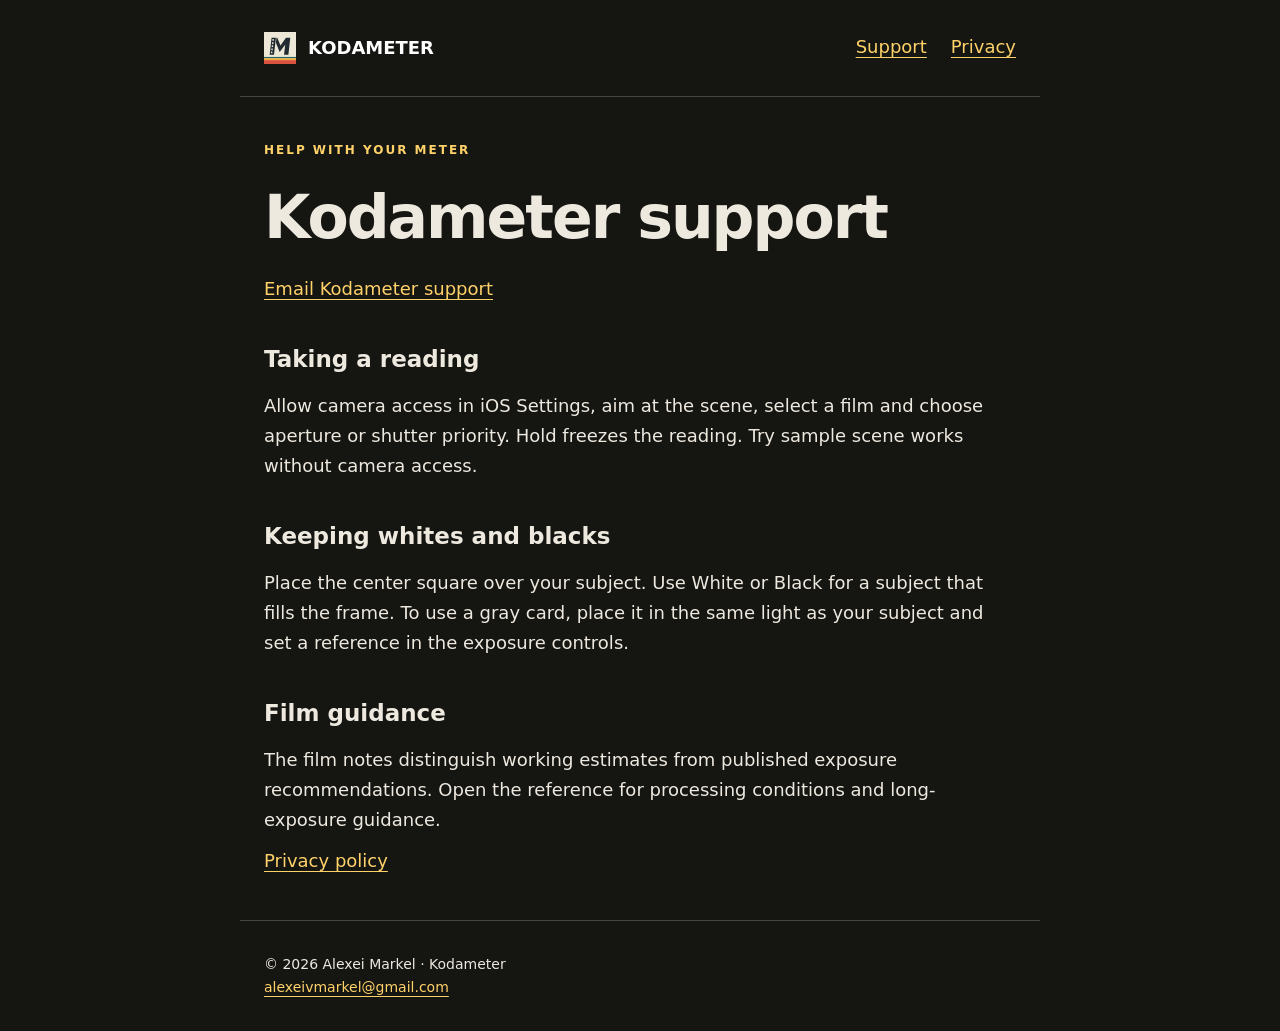
==== support.html @ 60e5a040 "Publish Kodameter support and privacy pages" ====
<!doctype html><html lang="en"><head><meta charset="utf-8"><meta name="viewport" content="width=device-width,initial-scale=1"><title>Kodameter support</title><link rel="stylesheet" href="style.css"></head><body><header><a href="./"><img src="kodameter.svg" width="32" height="32" alt=""> <strong>KODAMETER</strong></a><nav aria-label="Main navigation"><a href="support.html">Support</a><a href="privacy.html">Privacy</a></nav></header><main><p class="eyebrow">Help with your meter</p><h1>Kodameter support</h1><p><a href="mailto:alexeivmarkel@gmail.com?subject=Kodameter%20support">Email Kodameter support</a></p><h2>Taking a reading</h2><p>Allow camera access in iOS Settings, aim at the scene, select a film and choose aperture or shutter priority. Hold freezes the reading. Try sample scene works without camera access.</p><h2>Keeping whites and blacks</h2><p>Place the center square over your subject. Use White or Black for a subject that fills the frame. To use a gray card, place it in the same light as your subject and set a reference in the exposure controls.</p><h2>Film guidance</h2><p>The film notes distinguish working estimates from published exposure recommendations. Open the reference for processing conditions and long-exposure guidance.</p><p><a href="privacy.html">Privacy policy</a></p></main><footer>© 2026 Alexei Markel · Kodameter<br><a href="mailto:alexeivmarkel@gmail.com">alexeivmarkel@gmail.com</a></footer></body></html>
---- style.css ----
*{box-sizing:border-box}body{margin:0;background:#151512;color:#eee9df;font:18px/1.65 system-ui,sans-serif}main,header,footer{max-width:800px;margin:auto;padding:32px 24px}header{display:flex;justify-content:space-between;gap:24px;border-bottom:1px solid #48463d}nav{display:flex;gap:24px}a{color:#ffd269;text-underline-offset:4px}a:focus-visible{outline:3px solid #ffd269;outline-offset:5px}h1{font-size:clamp(36px,7vw,60px);line-height:1.08;letter-spacing:-2px;margin:24px 0}h2{font-size:23px;margin:38px 0 10px}p{margin:12px 0}small,.muted{color:#bdb8ad}.eyebrow{color:#ffd269;text-transform:uppercase;letter-spacing:2px;font-size:12px;font-weight:700}footer{border-top:1px solid #48463d;font-size:14px}strong{color:#fff}address{font-style:normal}a{overflow-wrap:anywhere}@media(max-width:480px){header{display:block}nav{margin-top:12px}}header>a{display:flex;align-items:center;gap:12px;text-decoration:none}
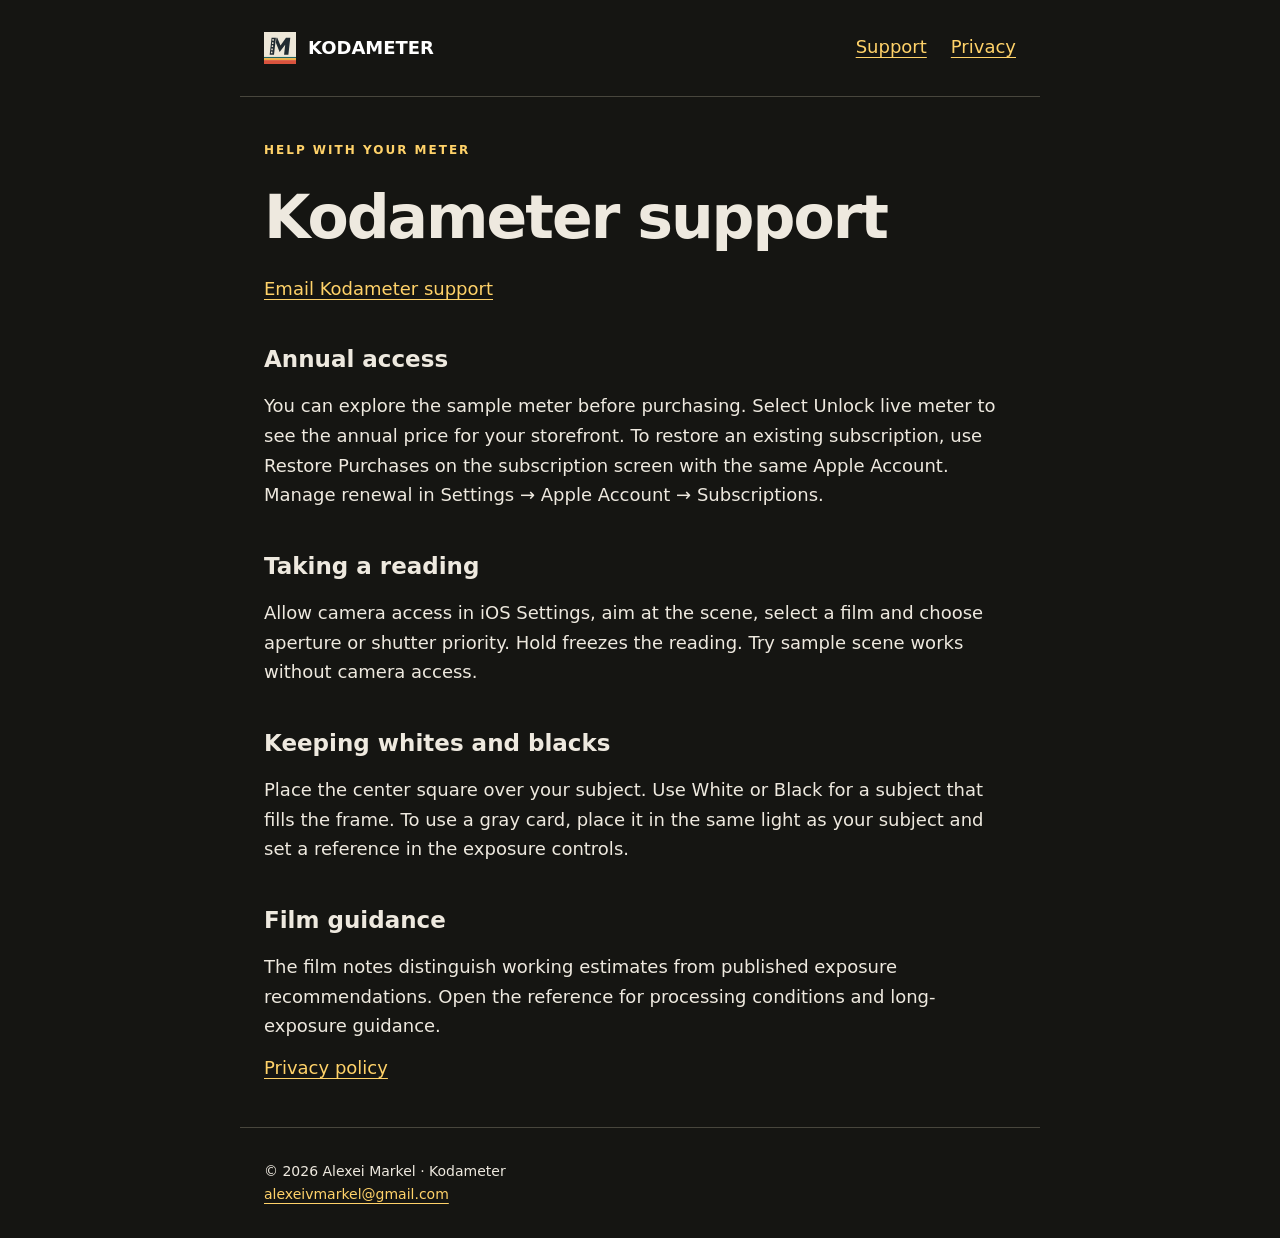
==== commit 5ab97b7a: "Explain annual access, restore purchases and billing privacy" ====
--- a/support.html
+++ b/support.html
@@ -1 +1 @@
-<!doctype html><html lang="en"><head><meta charset="utf-8"><meta name="viewport" content="width=device-width,initial-scale=1"><title>Kodameter support</title><link rel="stylesheet" href="style.css"></head><body><header><a href="./"><img src="kodameter.svg" width="32" height="32" alt=""> <strong>KODAMETER</strong></a><nav aria-label="Main navigation"><a href="support.html">Support</a><a href="privacy.html">Privacy</a></nav></header><main><p class="eyebrow">Help with your meter</p><h1>Kodameter support</h1><p><a href="mailto:alexeivmarkel@gmail.com?subject=Kodameter%20support">Email Kodameter support</a></p><h2>Taking a reading</h2><p>Allow camera access in iOS Settings, aim at the scene, select a film and choose aperture or shutter priority. Hold freezes the reading. Try sample scene works without camera access.</p><h2>Keeping whites and blacks</h2><p>Place the center square over your subject. Use White or Black for a subject that fills the frame. To use a gray card, place it in the same light as your subject and set a reference in the exposure controls.</p><h2>Film guidance</h2><p>The film notes distinguish working estimates from published exposure recommendations. Open the reference for processing conditions and long-exposure guidance.</p><p><a href="privacy.html">Privacy policy</a></p></main><footer>© 2026 Alexei Markel · Kodameter<br><a href="mailto:alexeivmarkel@gmail.com">alexeivmarkel@gmail.com</a></footer></body></html>+<!doctype html><html lang="en"><head><meta charset="utf-8"><meta name="viewport" content="width=device-width,initial-scale=1"><title>Kodameter support</title><link rel="stylesheet" href="style.css"></head><body><header><a href="./"><img src="kodameter.svg" width="32" height="32" alt=""> <strong>KODAMETER</strong></a><nav aria-label="Main navigation"><a href="support.html">Support</a><a href="privacy.html">Privacy</a></nav></header><main><p class="eyebrow">Help with your meter</p><h1>Kodameter support</h1><p><a href="mailto:alexeivmarkel@gmail.com?subject=Kodameter%20support">Email Kodameter support</a></p><h2>Annual access</h2><p>You can explore the sample meter before purchasing. Select Unlock live meter to see the annual price for your storefront. To restore an existing subscription, use Restore Purchases on the subscription screen with the same Apple Account. Manage renewal in Settings → Apple Account → Subscriptions.</p><h2>Taking a reading</h2><p>Allow camera access in iOS Settings, aim at the scene, select a film and choose aperture or shutter priority. Hold freezes the reading. Try sample scene works without camera access.</p><h2>Keeping whites and blacks</h2><p>Place the center square over your subject. Use White or Black for a subject that fills the frame. To use a gray card, place it in the same light as your subject and set a reference in the exposure controls.</p><h2>Film guidance</h2><p>The film notes distinguish working estimates from published exposure recommendations. Open the reference for processing conditions and long-exposure guidance.</p><p><a href="privacy.html">Privacy policy</a></p></main><footer>© 2026 Alexei Markel · Kodameter<br><a href="mailto:alexeivmarkel@gmail.com">alexeivmarkel@gmail.com</a></footer></body></html>
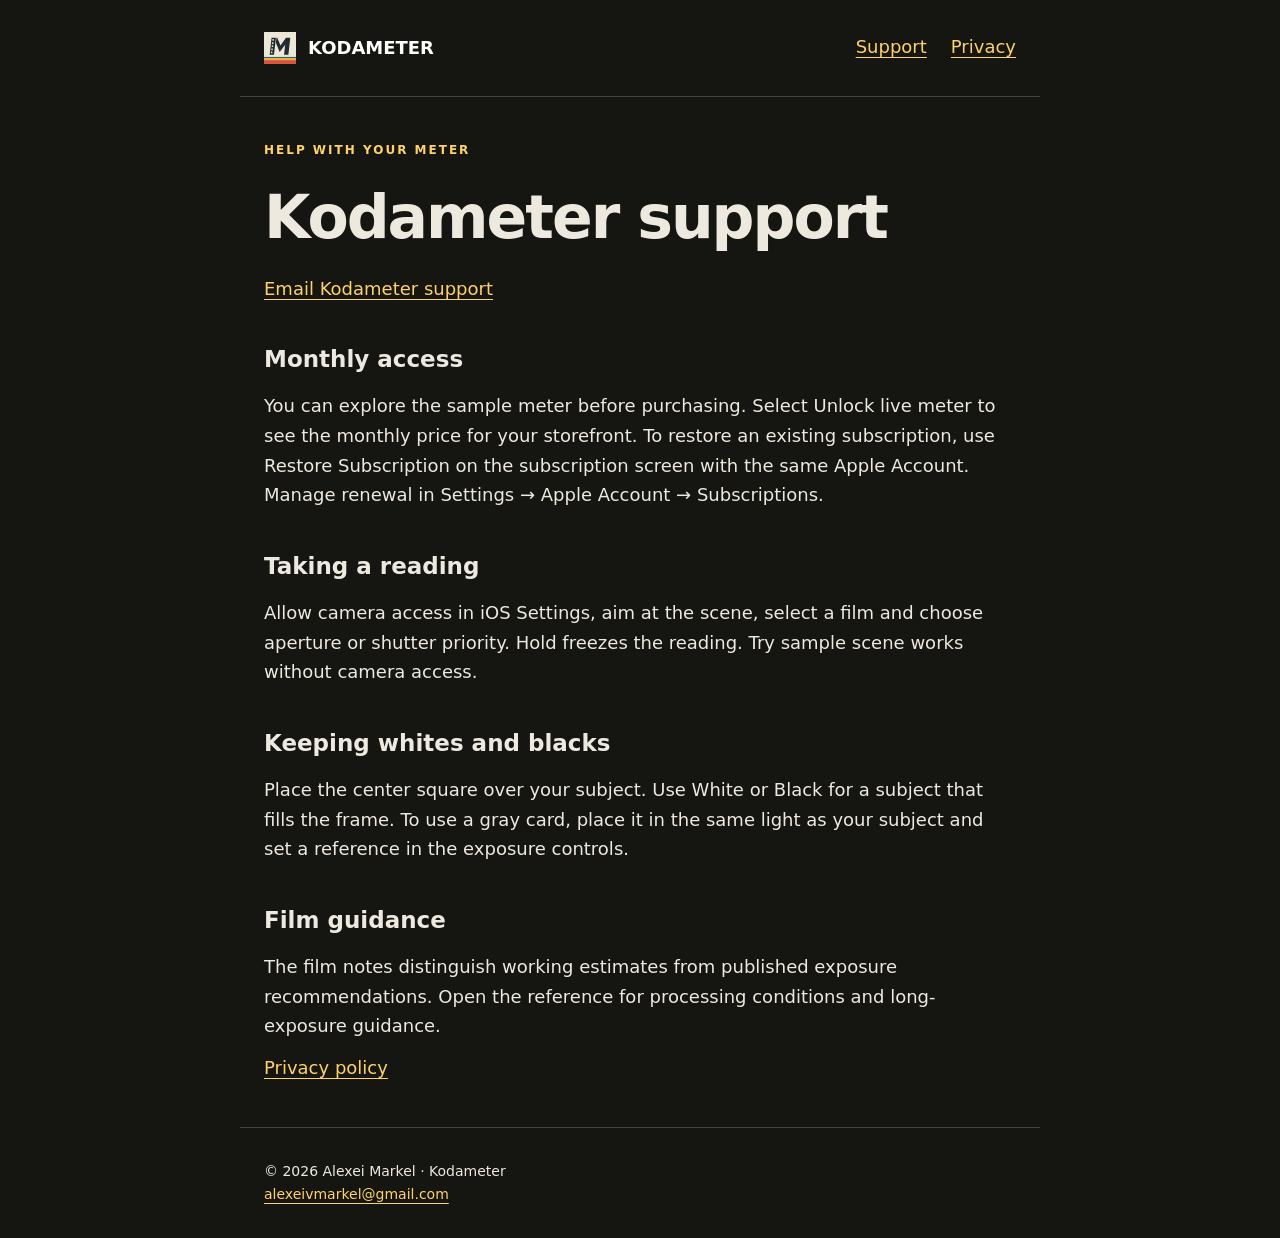
==== commit 59fe455b: "Describe monthly Kodameter access" ====
--- a/support.html
+++ b/support.html
@@ -1 +1 @@
-<!doctype html><html lang="en"><head><meta charset="utf-8"><meta name="viewport" content="width=device-width,initial-scale=1"><title>Kodameter support</title><link rel="stylesheet" href="style.css"></head><body><header><a href="./"><img src="kodameter.svg" width="32" height="32" alt=""> <strong>KODAMETER</strong></a><nav aria-label="Main navigation"><a href="support.html">Support</a><a href="privacy.html">Privacy</a></nav></header><main><p class="eyebrow">Help with your meter</p><h1>Kodameter support</h1><p><a href="mailto:alexeivmarkel@gmail.com?subject=Kodameter%20support">Email Kodameter support</a></p><h2>Annual access</h2><p>You can explore the sample meter before purchasing. Select Unlock live meter to see the annual price for your storefront. To restore an existing subscription, use Restore Purchases on the subscription screen with the same Apple Account. Manage renewal in Settings → Apple Account → Subscriptions.</p><h2>Taking a reading</h2><p>Allow camera access in iOS Settings, aim at the scene, select a film and choose aperture or shutter priority. Hold freezes the reading. Try sample scene works without camera access.</p><h2>Keeping whites and blacks</h2><p>Place the center square over your subject. Use White or Black for a subject that fills the frame. To use a gray card, place it in the same light as your subject and set a reference in the exposure controls.</p><h2>Film guidance</h2><p>The film notes distinguish working estimates from published exposure recommendations. Open the reference for processing conditions and long-exposure guidance.</p><p><a href="privacy.html">Privacy policy</a></p></main><footer>© 2026 Alexei Markel · Kodameter<br><a href="mailto:alexeivmarkel@gmail.com">alexeivmarkel@gmail.com</a></footer></body></html>+<!doctype html><html lang="en"><head><meta charset="utf-8"><meta name="viewport" content="width=device-width,initial-scale=1"><title>Kodameter support</title><link rel="stylesheet" href="style.css"></head><body><header><a href="./"><img src="kodameter.svg" width="32" height="32" alt=""> <strong>KODAMETER</strong></a><nav aria-label="Main navigation"><a href="support.html">Support</a><a href="privacy.html">Privacy</a></nav></header><main><p class="eyebrow">Help with your meter</p><h1>Kodameter support</h1><p><a href="mailto:alexeivmarkel@gmail.com?subject=Kodameter%20support">Email Kodameter support</a></p><h2>Monthly access</h2><p>You can explore the sample meter before purchasing. Select Unlock live meter to see the monthly price for your storefront. To restore an existing subscription, use Restore Subscription on the subscription screen with the same Apple Account. Manage renewal in Settings → Apple Account → Subscriptions.</p><h2>Taking a reading</h2><p>Allow camera access in iOS Settings, aim at the scene, select a film and choose aperture or shutter priority. Hold freezes the reading. Try sample scene works without camera access.</p><h2>Keeping whites and blacks</h2><p>Place the center square over your subject. Use White or Black for a subject that fills the frame. To use a gray card, place it in the same light as your subject and set a reference in the exposure controls.</p><h2>Film guidance</h2><p>The film notes distinguish working estimates from published exposure recommendations. Open the reference for processing conditions and long-exposure guidance.</p><p><a href="privacy.html">Privacy policy</a></p></main><footer>© 2026 Alexei Markel · Kodameter<br><a href="mailto:alexeivmarkel@gmail.com">alexeivmarkel@gmail.com</a></footer></body></html>
